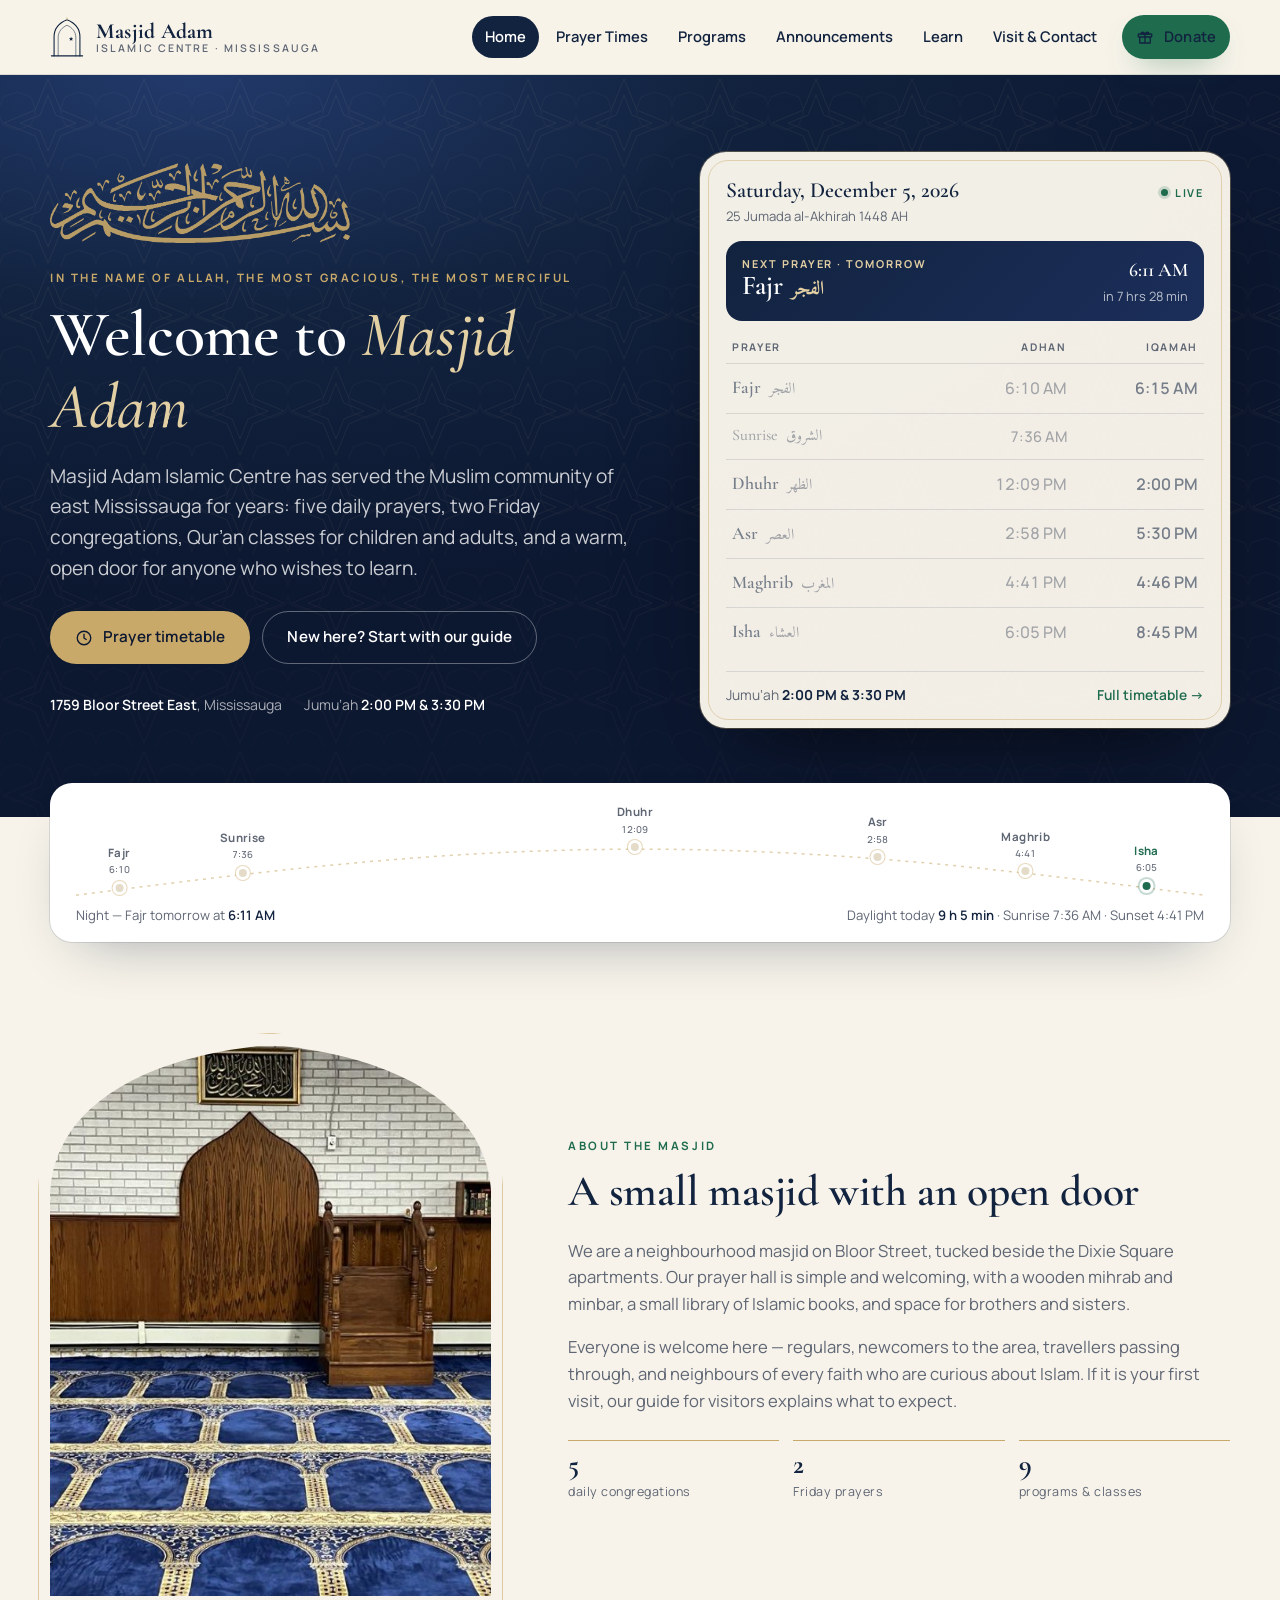
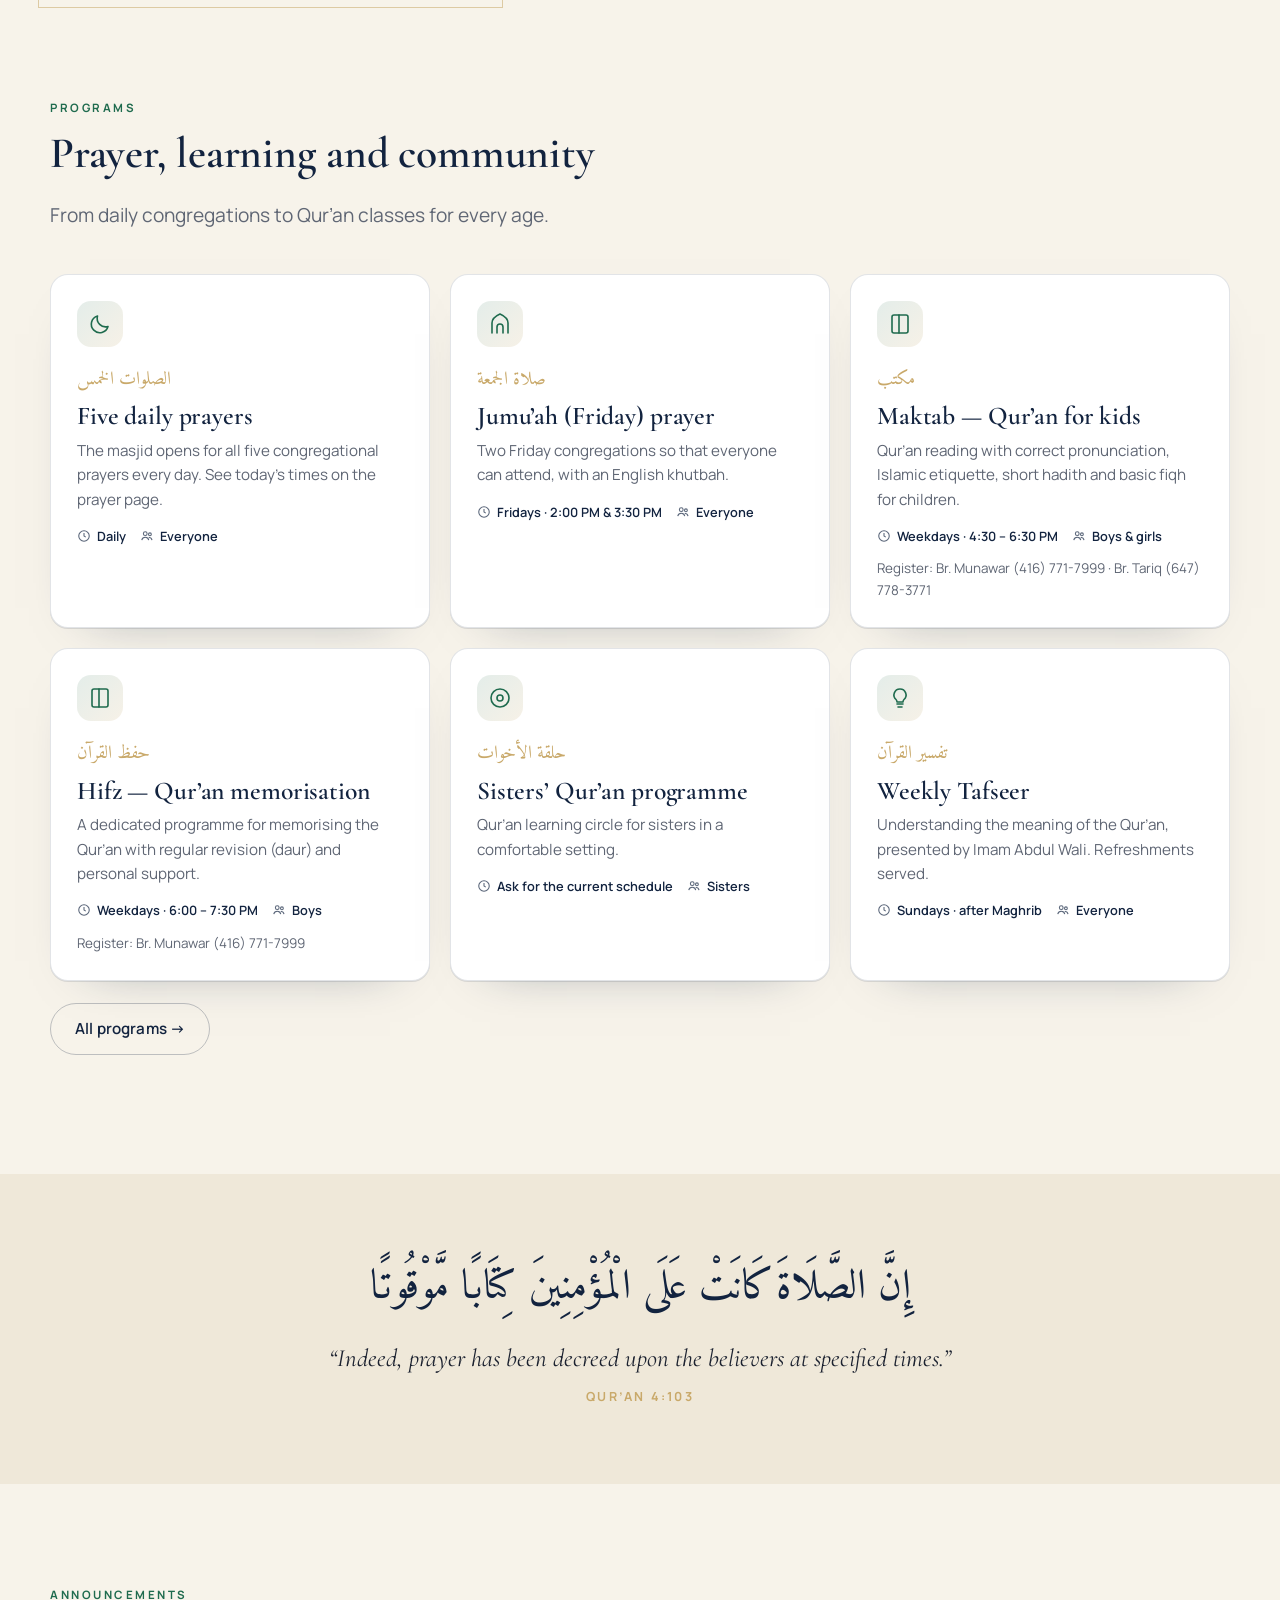
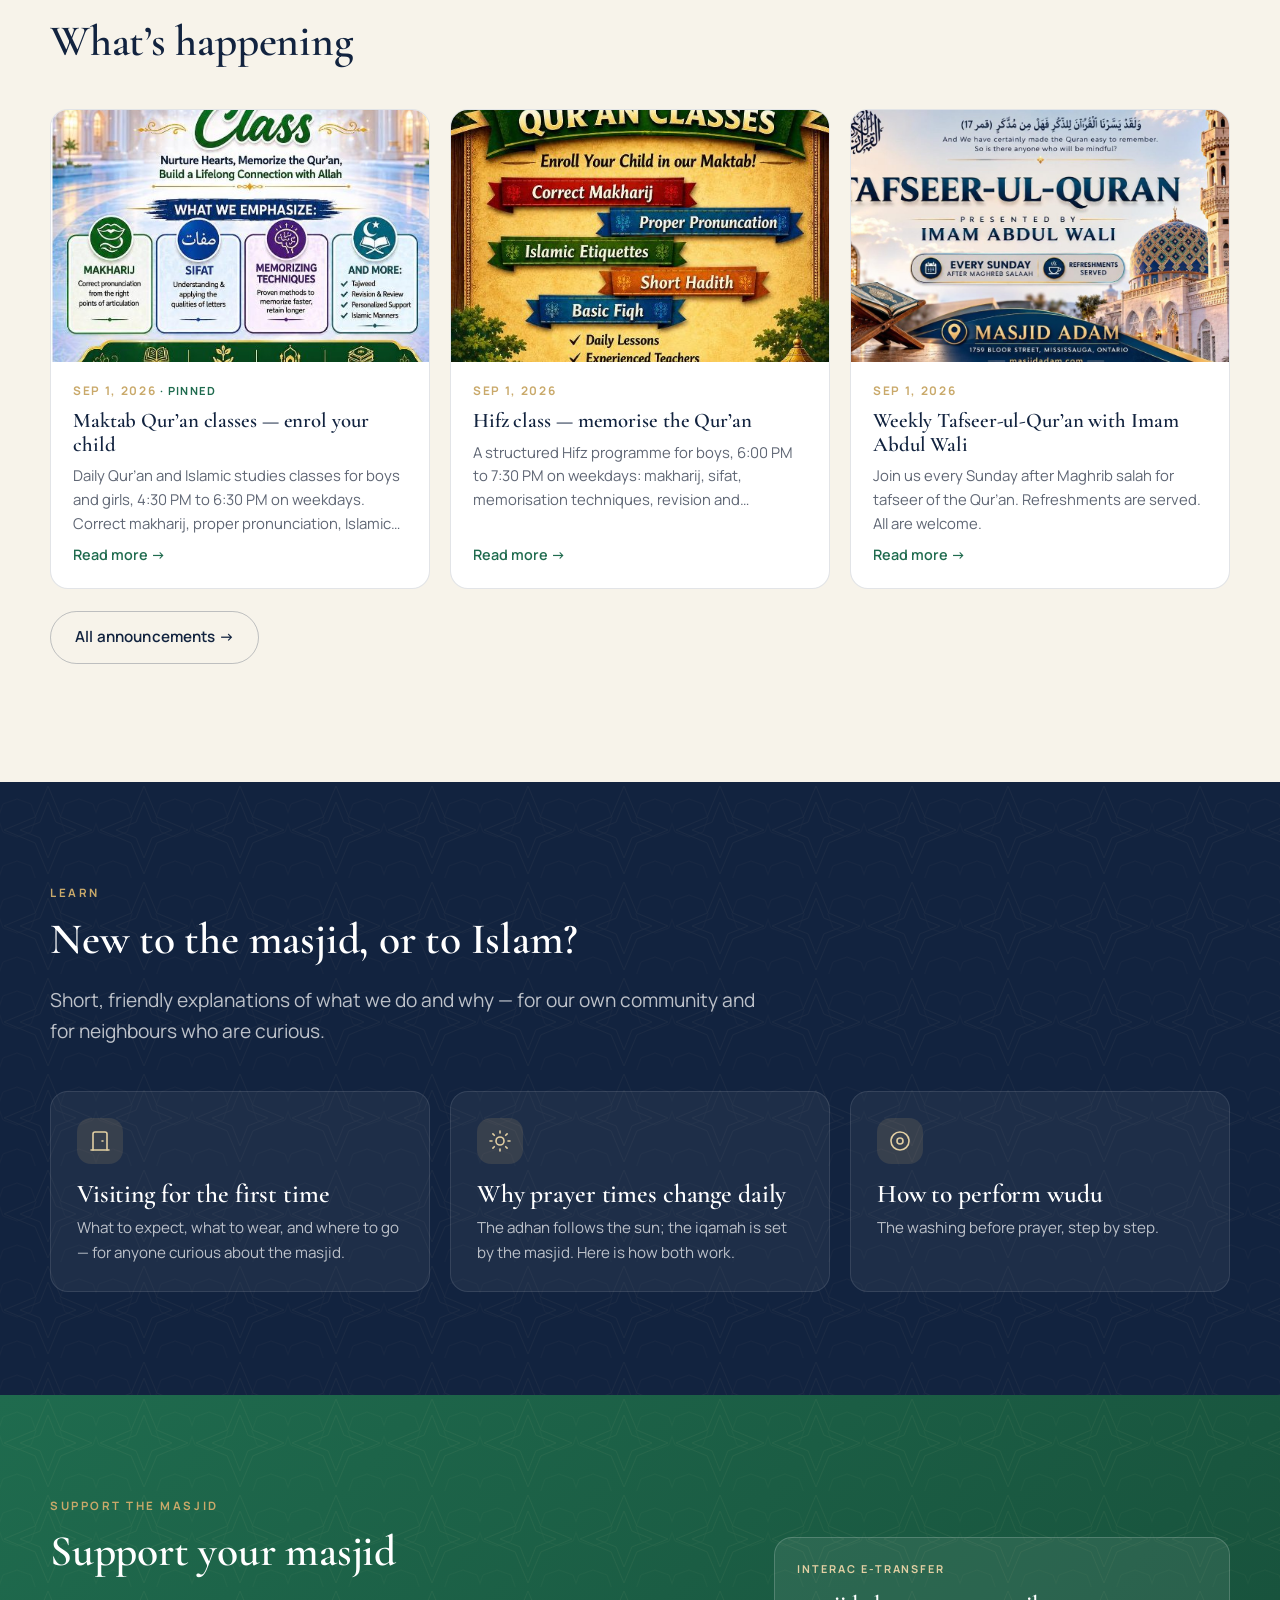
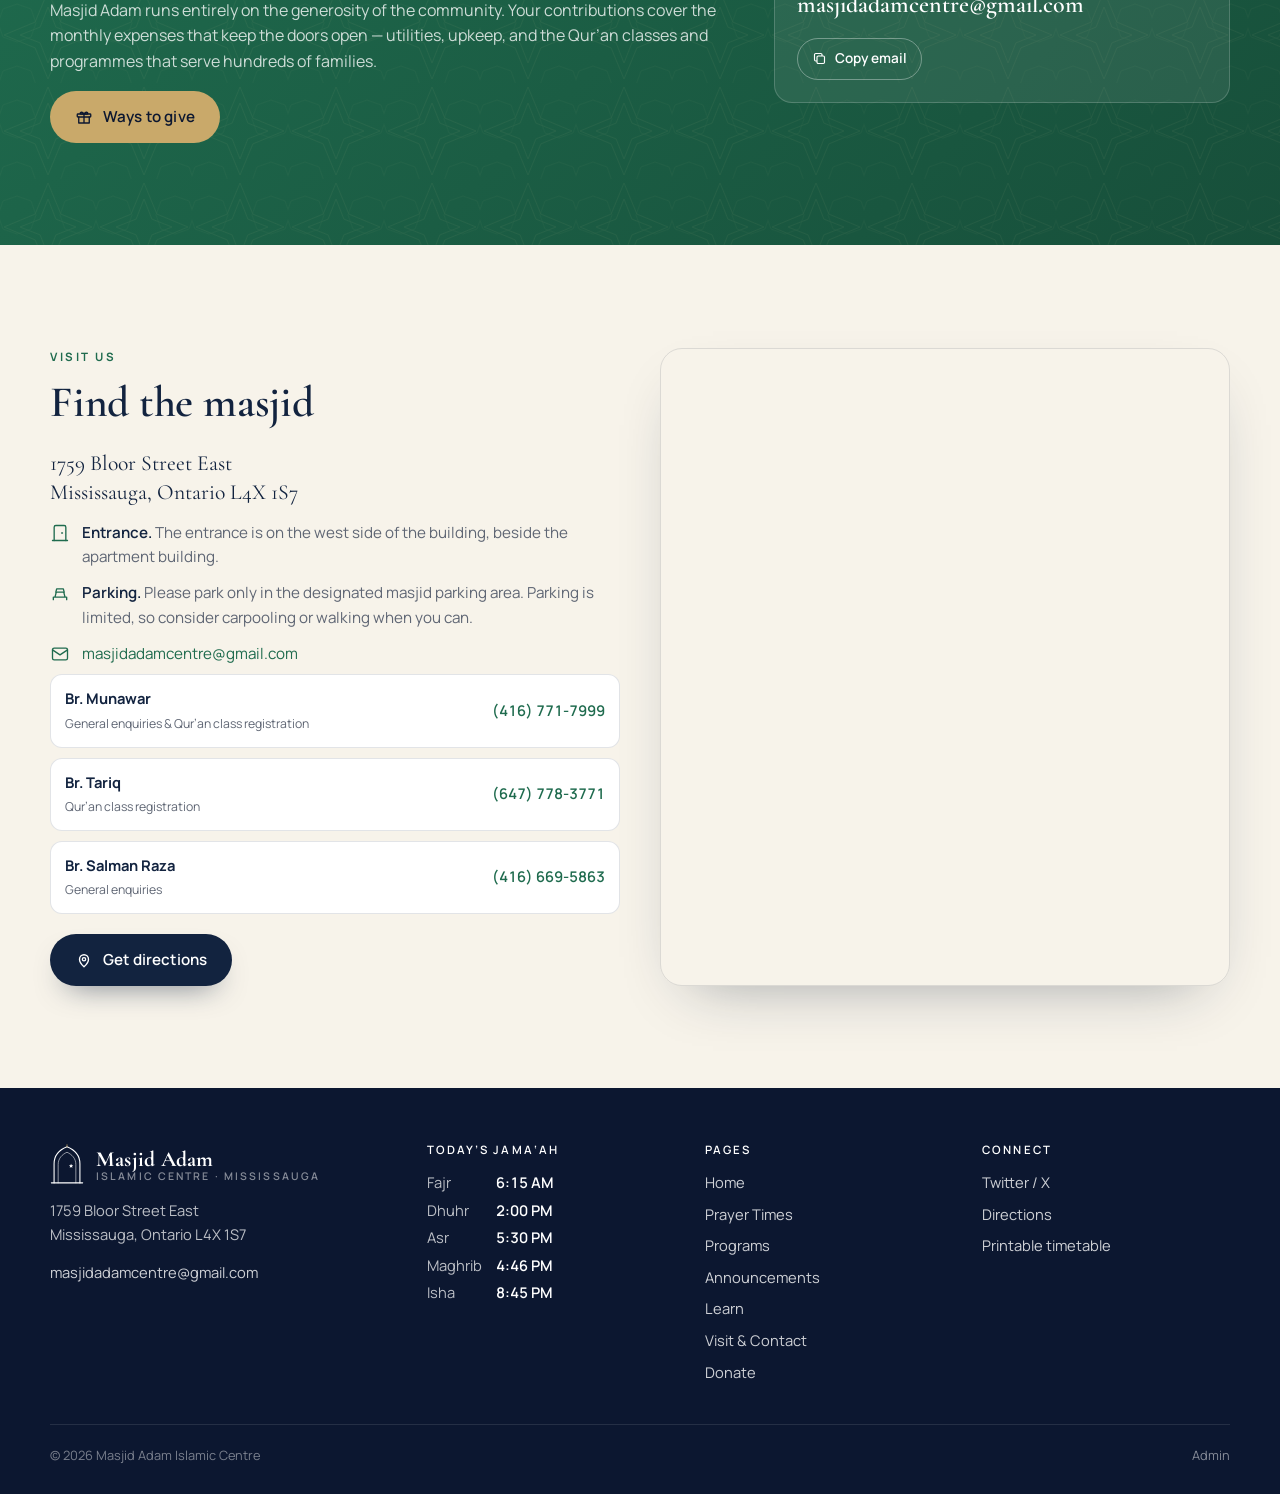
==== index.html @ 830ebd26 "Start the Masjid Adam website: content, prayer times and pages" ====
<!doctype html>
<html lang="en" data-base="">
<head>
  <meta charset="utf-8">
  <meta name="viewport" content="width=device-width, initial-scale=1, viewport-fit=cover">
  <title>Masjid Adam Islamic Centre · Mississauga</title>
  <meta name="description" content="Masjid Adam Islamic Centre, 1759 Bloor Street East, Mississauga. Daily prayer times, Jumu’ah, Qur’an classes, announcements and how to support the masjid.">
  <meta name="theme-color" content="#12233F">
  <link rel="icon" type="image/png" href="assets/img/favicon.png">
  <link rel="apple-touch-icon" href="assets/img/favicon.png">
  <link rel="preconnect" href="https://fonts.googleapis.com">
  <link rel="preconnect" href="https://fonts.gstatic.com" crossorigin>
  <link href="https://fonts.googleapis.com/css2?family=Cormorant+Garamond:ital,wght@0,500;0,600;0,700;1,500&family=Manrope:wght@400;500;600;700&family=Amiri:wght@400;700&display=swap" rel="stylesheet">
  <link rel="stylesheet" href="assets/css/site.css">
</head>
<body data-page="home">
  <header class="site-header" id="siteHeader"></header>

  <section class="hero on-dark">
    <div class="wrap">
      <div class="hero-text" id="heroText"></div>
      <div class="today" id="todayCard" aria-live="polite"></div>
    </div>
  </section>
  <div class="wrap dayarc" id="dayArc">
    <div class="dayarc-card">
      <div class="dayarc-track"></div>
      <div class="dayarc-foot"></div>
    </div>
  </div>

  <section class="about">
    <div class="wrap">
      <div class="arch reveal"><img src="assets/img/mihrab.jpg" alt="The mihrab and minbar inside Masjid Adam’s prayer hall"></div>
      <div class="reveal" id="aboutText"></div>
    </div>
  </section>

  <section style="padding-top:0">
    <div class="wrap">
      <div class="section-head reveal">
        <p class="kicker">Programs</p>
        <h2>Prayer, learning and community</h2>
        <p class="lead">From daily congregations to Qur’an classes for every age.</p>
      </div>
      <div class="grid grid-3 reveal" id="programsGrid"></div>
      <p style="margin-top:22px"><a class="btn btn-outline" href="programs.html">All programs →</a></p>
    </div>
  </section>

  <section class="reminder" id="reminder"></section>

  <section>
    <div class="wrap">
      <div class="section-head reveal">
        <p class="kicker">Announcements</p>
        <h2>What’s happening</h2>
      </div>
      <div class="news reveal" id="newsGrid"></div>
      <p style="margin-top:22px"><a class="btn btn-outline" href="announcements.html">All announcements →</a></p>
    </div>
  </section>

  <section class="learn-band on-dark">
    <div class="wrap">
      <div class="section-head reveal">
        <p class="kicker gold">Learn</p>
        <h2>New to the masjid, or to Islam?</h2>
        <p class="lead">Short, friendly explanations of what we do and why — for our own community and for neighbours who are curious.</p>
      </div>
      <div class="grid grid-3 reveal" id="learnGrid"></div>
    </div>
  </section>

  <section class="donate-band on-dark" id="donateBand"></section>

  <section class="visit" id="visit"></section>

  <footer class="site-footer" id="siteFooter"></footer>
  <script src="assets/js/prayer-calc.js"></script>
  <script src="assets/js/defaults.js"></script>
  <script src="assets/js/content.js"></script>
  <script src="assets/js/site.js"></script>
</body>
</html>
---- assets/css/site.css ----
/* ==========================================================================
   Masjid Adam Islamic Centre — site styles
   Palette: midnight navy · ivory paper · emerald · soft gold
   ========================================================================== */
:root {
  --navy: #12233F;
  --navy-2: #1B2E5A;
  --navy-3: #0C1730;
  --green: #1F6B4E;
  --green-2: #2E8A66;
  --gold: #C9A96A;
  --gold-2: #E2CFA3;
  --paper: #F7F3EA;
  --paper-2: #EFE8D9;
  --paper-3: #E4DCC9;
  --ink: #1C2230;
  --muted: #5F6674;
  --line: rgba(18, 35, 63, 0.12);
  --line-gold: rgba(201, 169, 106, 0.45);
  --serif: 'Cormorant Garamond', 'Times New Roman', Georgia, serif;
  --sans: 'Manrope', system-ui, -apple-system, 'Segoe UI', Roboto, sans-serif;
  --arabic: 'Amiri', 'Scheherazade New', 'Noto Naskh Arabic', serif;
  --radius: 18px;
  --shadow: 0 24px 60px -32px rgba(18, 35, 63, 0.45);
  --ease: cubic-bezier(0.22, 1, 0.36, 1);
  --pattern: url("data:image/svg+xml,%3Csvg xmlns='http://www.w3.org/2000/svg' width='96' height='96' viewBox='0 0 96 96' fill='none' stroke='%23C9A96A' stroke-width='0.8'%3E%3Cpath d='M48 4l12.9 31.1L92 48 60.9 60.9 48 92 35.1 60.9 4 48l31.1-12.9z'/%3E%3Cpath d='M48 20l7.9 20.1L76 48l-20.1 7.9L48 76l-7.9-20.1L20 48l20.1-7.9z'/%3E%3Cpath d='M17 17l14 5 5 14-5 14-14 5-14-5-5-14 5-14zM79 17l14 5 5 14-5 14-14 5-14-5-5-14 5-14zM17 79l14 5 5 14-5 14-14 5-14-5-5-14 5-14zM79 79l14 5 5 14-5 14-14 5-14-5-5-14 5-14z' opacity='.6'/%3E%3C/svg%3E");
  color-scheme: light;
}

*, *::before, *::after { box-sizing: border-box; }
html { scroll-behavior: smooth; -webkit-text-size-adjust: 100%; }
body {
  margin: 0; background: var(--paper); color: var(--ink);
  font-family: var(--sans); font-size: 16px; line-height: 1.6;
  -webkit-font-smoothing: antialiased; overflow-x: hidden;
}
img { max-width: 100%; display: block; }
a { color: var(--green); text-decoration: none; }
a:hover { text-decoration: underline; text-underline-offset: 3px; }
button { font: inherit; color: inherit; cursor: pointer; }
[hidden] { display: none !important; }
h1, h2, h3, h4 { font-family: var(--serif); font-weight: 600; line-height: 1.12; letter-spacing: -0.005em; margin: 0 0 0.5em; color: var(--navy); }
h1 { font-size: clamp(2.4rem, 5vw, 4rem); }
h2 { font-size: clamp(1.9rem, 3.4vw, 2.8rem); }
h3 { font-size: clamp(1.25rem, 2vw, 1.6rem); }
p { margin: 0 0 1em; }
.arabic { font-family: var(--arabic); direction: rtl; line-height: 1.8; }
.kicker { font-size: 0.72rem; font-weight: 700; letter-spacing: 0.22em; text-transform: uppercase; color: var(--green); margin: 0 0 12px; }
.kicker.gold { color: var(--gold); }
.lead { font-size: clamp(1.05rem, 1.5vw, 1.2rem); color: var(--muted); max-width: 62ch; }
.wrap { width: min(100% - 40px, 1180px); margin-inline: auto; }
.wrap-narrow { width: min(100% - 40px, 860px); margin-inline: auto; }
section { padding: clamp(56px, 8vw, 110px) 0; }
.sr { position: absolute; width: 1px; height: 1px; overflow: hidden; clip: rect(0 0 0 0); }

/* Ornament: thin gold rule with a small star */
.rule { display: flex; align-items: center; gap: 14px; margin: 18px 0 26px; color: var(--gold); }
.rule::before, .rule::after { content: ''; flex: 1; height: 1px; background: linear-gradient(90deg, transparent, var(--line-gold)); }
.rule::after { background: linear-gradient(90deg, var(--line-gold), transparent); }
.rule.left::before { display: none; }
.rule svg { width: 14px; height: 14px; }
.rule.short::before, .rule.short::after { flex: 0 0 60px; }

/* Buttons */
.btn {
  display: inline-flex; align-items: center; justify-content: center; gap: 10px; padding: 13px 24px; border-radius: 999px;
  border: 1.5px solid transparent; font-weight: 600; font-size: 0.95rem; letter-spacing: 0.01em; text-decoration: none !important;
  transition: transform 0.35s var(--ease), box-shadow 0.35s, background 0.25s, color 0.25s, border-color 0.25s;
}
.btn svg { width: 18px; height: 18px; fill: none; stroke: currentColor; stroke-width: 1.8; stroke-linecap: round; stroke-linejoin: round; }
.btn:hover { transform: translateY(-2px); }
.btn-navy { background: var(--navy); color: #fff; box-shadow: 0 14px 30px -16px rgba(18, 35, 63, 0.7); }
.btn-navy:hover { background: var(--navy-2); }
.btn-green { background: var(--green); color: #fff; box-shadow: 0 14px 30px -16px rgba(31, 107, 78, 0.7); }
.btn-green:hover { background: var(--green-2); }
.btn-gold { background: var(--gold); color: var(--navy-3); }
.btn-outline { border-color: rgba(18, 35, 63, 0.25); color: var(--navy); background: transparent; }
.btn-outline:hover { border-color: var(--navy); background: rgba(18, 35, 63, 0.04); }
.on-dark .btn-outline { border-color: rgba(255, 255, 255, 0.35); color: #fff; }
.on-dark .btn-outline:hover { border-color: #fff; background: rgba(255, 255, 255, 0.08); }
.btn-sm { padding: 9px 16px; font-size: 0.86rem; }

/* ---------- Header ---------- */
.site-header {
  position: sticky; top: 0; z-index: 50;
  background: rgba(247, 243, 234, 0.82); backdrop-filter: blur(14px) saturate(1.2); -webkit-backdrop-filter: blur(14px) saturate(1.2);
  border-bottom: 1px solid var(--line);
}
.site-header .wrap { display: flex; align-items: center; justify-content: space-between; gap: 20px; height: 74px; }
.brand { display: flex; align-items: center; gap: 12px; color: var(--navy); text-decoration: none !important; }
.brand svg { width: 34px; height: 41px; flex: none; }
.brand-text { display: flex; flex-direction: column; line-height: 1.05; }
.brand-name { font-family: var(--serif); font-weight: 700; font-size: 1.35rem; letter-spacing: 0.01em; }
.brand-sub { font-size: 0.66rem; letter-spacing: 0.2em; text-transform: uppercase; color: var(--muted); font-weight: 600; }
.nav { display: flex; align-items: center; gap: 4px; }
.nav a { padding: 9px 13px; border-radius: 999px; font-size: 0.92rem; font-weight: 600; color: var(--navy); text-decoration: none !important; transition: background 0.2s; }
.nav a:hover { background: rgba(18, 35, 63, 0.06); }
.nav a.active { background: var(--navy); color: #fff; }
.nav .btn { margin-left: 8px; }
.nav-toggle { display: none; width: 44px; height: 44px; border: 0; background: transparent; border-radius: 12px; color: var(--navy); }
.nav-toggle svg { width: 24px; height: 24px; fill: none; stroke: currentColor; stroke-width: 2; stroke-linecap: round; }
.nav-toggle:hover { background: rgba(18, 35, 63, 0.06); }

/* Next-prayer strip in the header on inner pages */
.next-strip { display: none; }

/* ---------- Hero ---------- */
.hero {
  position: relative; overflow: hidden; color: #fff;
  background: radial-gradient(90% 70% at 15% 0%, #223a6b 0%, var(--navy) 45%, var(--navy-3) 100%);
  padding: clamp(48px, 6vw, 90px) 0 clamp(56px, 7vw, 100px);
}
.hero::before { content: ''; position: absolute; inset: 0; background: var(--pattern); background-size: 96px 96px; opacity: 0.09; pointer-events: none; mix-blend-mode: screen; }
.hero::after { content: ''; position: absolute; inset: auto 0 0; height: 40%; background: linear-gradient(180deg, transparent, rgba(12, 23, 48, 0.55)); pointer-events: none; }
.hero .wrap { position: relative; z-index: 1; display: grid; grid-template-columns: minmax(0, 1.05fr) minmax(320px, 0.95fr); gap: clamp(28px, 5vw, 72px); align-items: center; }
.hero-text .bismillah { width: min(100%, 300px); height: auto; opacity: 0.9; margin-bottom: 26px; }
.hero-text h1 { color: #fff; margin-bottom: 18px; }
.hero-text h1 em { font-style: italic; color: var(--gold-2); font-weight: 500; }
.hero-text .lead { color: rgba(255, 255, 255, 0.78); }
.hero-actions { display: flex; flex-wrap: wrap; gap: 12px; margin-top: 28px; }
.hero-meta { display: flex; flex-wrap: wrap; gap: 6px 22px; margin-top: 30px; font-size: 0.88rem; color: rgba(255, 255, 255, 0.65); }
.hero-meta b { color: #fff; font-weight: 600; }

/* Today card */
.today {
  background: rgba(247, 243, 234, 0.98); color: var(--ink); border-radius: 26px; padding: 26px 26px 22px;
  box-shadow: 0 40px 90px -40px rgba(0, 0, 0, 0.7), 0 0 0 1px rgba(201, 169, 106, 0.35);
  position: relative;
}
.today::before { content: ''; position: absolute; inset: 8px; border-radius: 20px; border: 1px solid var(--line-gold); pointer-events: none; }
.today-head { display: flex; justify-content: space-between; align-items: flex-start; gap: 16px; margin-bottom: 14px; }
.today-date { font-family: var(--serif); font-size: 1.35rem; font-weight: 600; color: var(--navy); line-height: 1.15; }
.today-hijri { font-size: 0.82rem; color: var(--muted); margin-top: 3px; }
.today-hijri .arabic { display: inline; font-size: 1rem; color: var(--green); margin-left: 6px; }
.today-live { font-size: 0.68rem; font-weight: 700; letter-spacing: 0.16em; text-transform: uppercase; color: var(--green); display: inline-flex; align-items: center; gap: 7px; white-space: nowrap; padding-top: 6px; }
.today-live i { width: 7px; height: 7px; border-radius: 50%; background: var(--green); box-shadow: 0 0 0 3px rgba(31, 107, 78, 0.18); animation: pulse 2.4s ease-in-out infinite; }
@keyframes pulse { 50% { opacity: 0.35; } }
.next {
  display: grid; grid-template-columns: 1fr auto; gap: 6px 16px; align-items: end; padding: 14px 16px; border-radius: 16px; margin-bottom: 14px;
  background: linear-gradient(135deg, var(--navy), var(--navy-2)); color: #fff;
}
.next-label { font-size: 0.68rem; letter-spacing: 0.18em; text-transform: uppercase; color: var(--gold-2); font-weight: 700; }
.next-name { font-family: var(--serif); font-size: 1.7rem; font-weight: 600; line-height: 1; }
.next-name .arabic { font-size: 1.2rem; color: var(--gold-2); margin-left: 8px; }
.next-in { text-align: right; font-size: 0.8rem; color: rgba(255, 255, 255, 0.7); }
.next-in b { display: block; font-size: 1.2rem; color: #fff; font-family: var(--serif); font-weight: 600; }
.times { width: 100%; border-collapse: collapse; }
.times th { font-size: 0.66rem; letter-spacing: 0.16em; text-transform: uppercase; color: var(--muted); font-weight: 700; text-align: right; padding: 4px 6px 8px; }
.times th:first-child { text-align: left; }
.times td { padding: 9px 6px; border-top: 1px solid var(--line); text-align: right; font-variant-numeric: tabular-nums; font-weight: 600; color: var(--navy); }
.times td:first-child { text-align: left; font-family: var(--serif); font-size: 1.12rem; }
.times td:first-child .arabic { font-size: 0.95rem; color: var(--muted); margin-left: 8px; font-weight: 400; }
.times td.adhan { color: var(--muted); font-weight: 500; }
.times tr.is-next td { color: var(--green); }
.times tr.is-next td:first-child::before { content: ''; display: inline-block; width: 6px; height: 6px; border-radius: 50%; background: var(--green); margin-right: 8px; vertical-align: middle; }
.times tr.is-past td { opacity: 0.55; }
.times tr.sunrise td { font-weight: 500; color: var(--muted); font-size: 0.92rem; }
.times tr.sunrise td:first-child { font-size: 1rem; }
.today-foot { display: flex; justify-content: space-between; align-items: center; gap: 12px; margin-top: 14px; padding-top: 12px; border-top: 1px solid var(--line); font-size: 0.86rem; color: var(--muted); flex-wrap: wrap; }
.today-foot b { color: var(--navy); }
.today-foot a { font-weight: 600; }

/* Day arc: sun's path with prayer markers */
.dayarc { margin-top: -34px; position: relative; z-index: 2; }
.dayarc-card { background: #fff; border-radius: 22px; padding: 22px 26px 16px; box-shadow: var(--shadow), 0 0 0 1px var(--line); }
.dayarc-track { position: relative; height: 92px; }
.dayarc-track svg { position: absolute; inset: 0; width: 100%; height: 100%; overflow: visible; }
.dayarc-mark { position: absolute; top: 0; transform: translateX(-50%); text-align: center; font-size: 0.72rem; font-weight: 700; color: var(--navy); letter-spacing: 0.04em; }
.dayarc-mark small { display: block; font-weight: 500; color: var(--muted); font-variant-numeric: tabular-nums; letter-spacing: 0; }
.dayarc-mark::after { content: ''; display: block; width: 8px; height: 8px; border-radius: 50%; background: var(--gold); margin: 6px auto 0; box-shadow: 0 0 0 3px #fff, 0 0 0 4px var(--line-gold); }
.dayarc-mark.past { color: var(--muted); }
.dayarc-mark.past::after { background: var(--paper-3); }
.dayarc-mark.now { color: var(--green); }
.dayarc-mark.now::after { background: var(--green); box-shadow: 0 0 0 3px #fff, 0 0 0 5px rgba(31, 107, 78, 0.25); }
.dayarc-sun { position: absolute; top: 44px; width: 14px; height: 14px; border-radius: 50%; background: radial-gradient(circle at 35% 35%, #fff2c9, var(--gold)); box-shadow: 0 0 0 4px rgba(201, 169, 106, 0.25), 0 0 18px rgba(201, 169, 106, 0.6); transform: translate(-50%, -50%); transition: left 1s linear; }
.dayarc-foot { display: flex; justify-content: space-between; gap: 12px; flex-wrap: wrap; font-size: 0.82rem; color: var(--muted); margin-top: 8px; }
.dayarc-foot b { color: var(--navy); font-weight: 600; }

/* ---------- Generic blocks ---------- */
.section-head { max-width: 720px; margin-bottom: clamp(28px, 4vw, 44px); }
.section-head.center { margin-inline: auto; text-align: center; }
.section-head.center .rule { justify-content: center; }
.grid { display: grid; gap: 20px; }
.grid-2 { grid-template-columns: repeat(2, minmax(0, 1fr)); }
.grid-3 { grid-template-columns: repeat(3, minmax(0, 1fr)); }
.card { background: #fff; border-radius: var(--radius); padding: 26px; box-shadow: 0 1px 0 var(--line), 0 20px 50px -40px rgba(18, 35, 63, 0.5); border: 1px solid var(--line); transition: transform 0.4s var(--ease), box-shadow 0.4s; }
.card:hover { transform: translateY(-3px); box-shadow: 0 1px 0 var(--line), 0 30px 60px -36px rgba(18, 35, 63, 0.45); }
.card h3 { margin-bottom: 8px; }
.card p { color: var(--muted); font-size: 0.95rem; margin: 0; }
.card .arabic { color: var(--gold); font-size: 1.15rem; margin-bottom: 6px; direction: rtl; text-align: left; }
.card-icon { width: 46px; height: 46px; border-radius: 14px; display: grid; place-items: center; background: linear-gradient(135deg, rgba(31, 107, 78, 0.12), rgba(201, 169, 106, 0.16)); color: var(--green); margin-bottom: 16px; }
.card-icon svg { width: 24px; height: 24px; fill: none; stroke: currentColor; stroke-width: 1.6; stroke-linecap: round; stroke-linejoin: round; }
.meta { display: flex; flex-wrap: wrap; gap: 6px 14px; margin-top: 14px; font-size: 0.8rem; color: var(--navy); font-weight: 600; }
.meta span { display: inline-flex; align-items: center; gap: 6px; }
.meta svg { width: 14px; height: 14px; fill: none; stroke: currentColor; stroke-width: 1.8; opacity: 0.7; }
.card-contact { margin-top: 12px; font-size: 0.84rem; color: var(--muted); }

/* Arch photo frame */
.arch { position: relative; }
.arch img { width: 100%; height: 100%; object-fit: cover; clip-path: url(#archClip); aspect-ratio: 4 / 5; }
.arch::after { content: ''; position: absolute; inset: -12px; clip-path: url(#archClip); border: 1.5px solid var(--gold); opacity: 0.55; pointer-events: none; }
.arch.wide img { aspect-ratio: 16 / 11; }

/* About */
.about .wrap { display: grid; grid-template-columns: minmax(280px, 0.8fr) minmax(0, 1.2fr); gap: clamp(30px, 6vw, 80px); align-items: center; }
.about .prose p { color: var(--muted); font-size: 1.04rem; }
.about .facts { display: grid; grid-template-columns: repeat(3, 1fr); gap: 14px; margin-top: 26px; }
.about .fact { border-top: 1.5px solid var(--gold); padding-top: 10px; }
.about .fact b { display: block; font-family: var(--serif); font-size: 1.7rem; color: var(--navy); line-height: 1; }
.about .fact span { font-size: 0.78rem; color: var(--muted); letter-spacing: 0.04em; }

/* Reminder band */
.reminder { background: var(--paper-2); text-align: center; padding: clamp(48px, 6vw, 80px) 0; position: relative; }
.reminder .arabic { font-size: clamp(1.6rem, 3.4vw, 2.6rem); color: var(--navy); margin: 0 auto 14px; max-width: 900px; }
.reminder .text { font-family: var(--serif); font-size: clamp(1.2rem, 2vw, 1.55rem); font-style: italic; color: var(--ink); max-width: 720px; margin: 0 auto 8px; }
.reminder .src { font-size: 0.78rem; letter-spacing: 0.18em; text-transform: uppercase; color: var(--gold); font-weight: 700; }

/* Announcements */
.news { display: grid; grid-template-columns: repeat(3, minmax(0, 1fr)); gap: 20px; }
.news-item { background: #fff; border-radius: var(--radius); overflow: hidden; border: 1px solid var(--line); display: flex; flex-direction: column; transition: transform 0.4s var(--ease), box-shadow 0.4s; }
.news-item:hover { transform: translateY(-3px); box-shadow: 0 30px 60px -36px rgba(18, 35, 63, 0.45); }
.news-item .thumb { aspect-ratio: 3 / 2; background: var(--paper-2); overflow: hidden; }
.news-item .thumb img { width: 100%; height: 100%; object-fit: cover; }
.news-item .body { padding: 20px 22px 22px; display: flex; flex-direction: column; gap: 8px; flex: 1; }
.news-item time { font-size: 0.74rem; letter-spacing: 0.14em; text-transform: uppercase; color: var(--gold); font-weight: 700; }
.news-item h3 { font-size: 1.3rem; margin: 0; }
.news-item p { color: var(--muted); font-size: 0.93rem; margin: 0; display: -webkit-box; -webkit-line-clamp: 3; -webkit-box-orient: vertical; overflow: hidden; }
.news-item .more { margin-top: auto; font-weight: 600; font-size: 0.9rem; }
.pin { display: inline-flex; align-items: center; gap: 5px; font-size: 0.7rem; font-weight: 700; letter-spacing: 0.12em; text-transform: uppercase; color: var(--green); }
.news-full .news-item { flex-direction: row; }
.news-full .thumb { width: 300px; aspect-ratio: auto; flex: none; }
.news-full .body p { display: block; -webkit-line-clamp: unset; }
.news-full .body .md p { margin-bottom: 0.8em; }

/* Learn teasers */
.learn-band { background: var(--navy); color: #fff; position: relative; overflow: hidden; }
.learn-band::before { content: ''; position: absolute; inset: 0; background: var(--pattern); background-size: 96px 96px; opacity: 0.07; mix-blend-mode: screen; }
.learn-band .wrap { position: relative; }
.learn-band h2, .learn-band h3 { color: #fff; }
.learn-band .lead { color: rgba(255, 255, 255, 0.72); }
.learn-band .card { background: rgba(255, 255, 255, 0.05); border-color: rgba(255, 255, 255, 0.1); box-shadow: none; color: #fff; }
.learn-band .card p { color: rgba(255, 255, 255, 0.7); }
.learn-band .card .arabic { color: var(--gold-2); }
.learn-band .card-icon { background: rgba(201, 169, 106, 0.15); color: var(--gold-2); }
.learn-band .card:hover { background: rgba(255, 255, 255, 0.08); }

/* Donate band */
.donate-band { background: linear-gradient(135deg, var(--green) 0%, #174f3a 100%); color: #fff; position: relative; overflow: hidden; }
.donate-band::before { content: ''; position: absolute; inset: 0; background: var(--pattern); background-size: 96px 96px; opacity: 0.08; mix-blend-mode: screen; }
.donate-band .wrap { position: relative; display: grid; grid-template-columns: minmax(0, 1.2fr) minmax(280px, 0.8fr); gap: 40px; align-items: center; }
.donate-band h2 { color: #fff; }
.donate-band p { color: rgba(255, 255, 255, 0.78); }
.etransfer { background: rgba(255, 255, 255, 0.08); border: 1px solid rgba(255, 255, 255, 0.18); border-radius: 18px; padding: 22px; }
.etransfer .label { font-size: 0.68rem; letter-spacing: 0.18em; text-transform: uppercase; color: var(--gold-2); font-weight: 700; margin-bottom: 8px; }
.etransfer .email { font-family: var(--serif); font-size: clamp(1.2rem, 2.2vw, 1.5rem); font-weight: 600; word-break: break-all; margin-bottom: 14px; }
.copy-btn { display: inline-flex; align-items: center; gap: 8px; padding: 9px 14px; border-radius: 999px; border: 1px solid rgba(255, 255, 255, 0.35); background: transparent; color: #fff; font-size: 0.85rem; font-weight: 600; }
.copy-btn:hover { background: rgba(255, 255, 255, 0.12); }
.copy-btn svg { width: 15px; height: 15px; fill: none; stroke: currentColor; stroke-width: 1.8; }

/* Visit */
.visit .wrap { display: grid; grid-template-columns: minmax(0, 1fr) minmax(300px, 1fr); gap: 40px; align-items: stretch; }
.visit .map { border-radius: 22px; overflow: hidden; min-height: 340px; border: 1px solid var(--line); box-shadow: var(--shadow); filter: saturate(0.85); }
.visit .map iframe { width: 100%; height: 100%; min-height: 340px; border: 0; display: block; }
.addr { font-family: var(--serif); font-size: 1.35rem; color: var(--navy); line-height: 1.35; margin-bottom: 14px; }
.info-list { list-style: none; margin: 0; padding: 0; display: grid; gap: 12px; }
.info-list li { display: flex; gap: 12px; align-items: flex-start; font-size: 0.95rem; color: var(--muted); }
.info-list svg { width: 20px; height: 20px; flex: none; margin-top: 2px; fill: none; stroke: var(--green); stroke-width: 1.6; stroke-linecap: round; stroke-linejoin: round; }
.info-list b { color: var(--navy); font-weight: 600; }
.contacts { display: grid; gap: 10px; margin-top: 8px; }
.contact-row { display: flex; justify-content: space-between; gap: 10px; padding: 12px 14px; border-radius: 12px; background: #fff; border: 1px solid var(--line); font-size: 0.92rem; align-items: center; }
.contact-row b { color: var(--navy); display: block; }
.contact-row small { color: var(--muted); }
.contact-row a { font-weight: 600; white-space: nowrap; font-variant-numeric: tabular-nums; }

/* Footer */
.site-footer { background: var(--navy-3); color: rgba(255, 255, 255, 0.72); padding: 56px 0 28px; font-size: 0.92rem; }
.site-footer .cols { display: grid; grid-template-columns: 1.4fr 1fr 1fr 1fr; gap: 30px; margin-bottom: 40px; }
.site-footer h4 { color: #fff; font-family: var(--sans); font-size: 0.72rem; letter-spacing: 0.18em; text-transform: uppercase; margin-bottom: 14px; }
.site-footer ul { list-style: none; margin: 0; padding: 0; display: grid; gap: 8px; }
.site-footer a { color: rgba(255, 255, 255, 0.8); }
.site-footer a:hover { color: #fff; }
.site-footer .brand { color: #fff; margin-bottom: 14px; }
.site-footer .brand-sub { color: rgba(255, 255, 255, 0.5); }
.site-footer .bottom { border-top: 1px solid rgba(255, 255, 255, 0.1); padding-top: 20px; display: flex; justify-content: space-between; gap: 12px; flex-wrap: wrap; font-size: 0.8rem; color: rgba(255, 255, 255, 0.45); }
.site-footer .bottom a { color: rgba(255, 255, 255, 0.5); }
.footer-times { display: grid; grid-template-columns: auto 1fr; gap: 4px 14px; font-variant-numeric: tabular-nums; }
.footer-times b { color: #fff; font-weight: 600; }

/* ---------- Inner pages ---------- */
.page-hero { background: var(--navy); color: #fff; padding: clamp(44px, 6vw, 80px) 0 clamp(36px, 5vw, 64px); position: relative; overflow: hidden; }
.page-hero::before { content: ''; position: absolute; inset: 0; background: var(--pattern); background-size: 96px 96px; opacity: 0.08; mix-blend-mode: screen; }
.page-hero .wrap { position: relative; }
.page-hero h1 { color: #fff; margin-bottom: 10px; }
.page-hero .lead { color: rgba(255, 255, 255, 0.75); }
.page-hero .arabic-title { font-size: clamp(1.6rem, 3vw, 2.4rem); color: var(--gold-2); margin-bottom: 6px; text-align: left; }

/* Prayer page */
.pt-layout { display: grid; grid-template-columns: minmax(300px, 400px) minmax(0, 1fr); gap: 34px; align-items: start; }
.pt-side { position: sticky; top: 94px; }
.month-head { display: flex; align-items: center; justify-content: space-between; gap: 12px; flex-wrap: wrap; margin-bottom: 16px; }
.month-nav { display: flex; align-items: center; gap: 6px; }
.month-nav button { width: 40px; height: 40px; border-radius: 12px; border: 1px solid var(--line); background: #fff; display: grid; place-items: center; }
.month-nav button:hover { background: var(--paper-2); }
.month-nav button svg { width: 18px; height: 18px; fill: none; stroke: currentColor; stroke-width: 2; stroke-linecap: round; }
.month-nav h2 { margin: 0 8px; font-size: 1.6rem; min-width: 200px; text-align: center; }
.month-hijri { font-size: 0.82rem; color: var(--muted); text-align: center; }
.table-wrap { overflow-x: auto; border-radius: 18px; border: 1px solid var(--line); background: #fff; box-shadow: var(--shadow); }
.month { width: 100%; border-collapse: collapse; font-size: 0.86rem; font-variant-numeric: tabular-nums; min-width: 720px; }
.month thead th { position: sticky; top: 0; background: var(--navy); color: #fff; font-weight: 600; font-size: 0.72rem; letter-spacing: 0.1em; text-transform: uppercase; padding: 12px 8px; text-align: center; }
.month thead th.group { background: var(--navy-2); font-size: 0.66rem; color: var(--gold-2); padding: 8px; border-bottom: 1px solid rgba(255, 255, 255, 0.12); }
.month thead th.sub { font-size: 0.62rem; color: rgba(255, 255, 255, 0.7); letter-spacing: 0.08em; padding: 6px 8px 10px; font-weight: 500; }
.month td { padding: 8px; text-align: center; border-top: 1px solid var(--line); color: var(--ink); }
.month td.day { text-align: left; font-weight: 700; color: var(--navy); white-space: nowrap; }
.month td.day small { color: var(--muted); font-weight: 500; margin-left: 6px; }
.month td.iq { font-weight: 700; color: var(--navy); background: rgba(201, 169, 106, 0.08); }
.month td.ad { color: var(--muted); }
.month tr.fri td { background: rgba(31, 107, 78, 0.06); }
.month tr.fri td.iq { background: rgba(31, 107, 78, 0.12); }
.month tr.today td { background: rgba(201, 169, 106, 0.18); }
.month tr.today td.day::before { content: '●'; color: var(--green); margin-right: 6px; font-size: 0.6rem; vertical-align: middle; }
.legend { display: flex; flex-wrap: wrap; gap: 8px 18px; font-size: 0.8rem; color: var(--muted); margin-top: 12px; }
.legend i { display: inline-block; width: 12px; height: 12px; border-radius: 3px; vertical-align: -1px; margin-right: 6px; border: 1px solid var(--line); }
.notes { margin-top: 26px; display: grid; gap: 12px; }
.note { display: flex; gap: 12px; padding: 14px 16px; border-radius: 14px; background: #fff; border: 1px solid var(--line); font-size: 0.92rem; color: var(--muted); }
.note svg { width: 20px; height: 20px; flex: none; fill: none; stroke: var(--gold); stroke-width: 1.7; stroke-linecap: round; }
.jumuah-box { margin-top: 18px; padding: 18px 20px; border-radius: 16px; background: linear-gradient(135deg, rgba(31, 107, 78, 0.1), rgba(201, 169, 106, 0.14)); border: 1px solid var(--line); }
.jumuah-box .label { font-size: 0.68rem; letter-spacing: 0.18em; text-transform: uppercase; color: var(--green); font-weight: 700; margin-bottom: 8px; }
.jumuah-box .row { display: flex; justify-content: space-between; font-weight: 600; color: var(--navy); padding: 4px 0; font-variant-numeric: tabular-nums; }
.jumuah-box .row + .row { border-top: 1px dashed var(--line); }
.timetable-img { margin-top: 26px; }
.timetable-img img { border-radius: 14px; border: 1px solid var(--line); box-shadow: var(--shadow); }
.timetable-img figcaption { font-size: 0.82rem; color: var(--muted); margin-top: 8px; }
.how { display: grid; grid-template-columns: repeat(3, 1fr); gap: 20px; }
.how .card p { font-size: 0.92rem; }

/* Learn page */
.learn-nav { display: flex; flex-wrap: wrap; gap: 8px; margin: -10px 0 30px; }
.learn-nav a { padding: 8px 14px; border-radius: 999px; border: 1px solid var(--line); background: #fff; font-size: 0.86rem; font-weight: 600; color: var(--navy); }
.learn-nav a:hover { border-color: var(--navy); text-decoration: none; }
.prayer-table { width: 100%; border-collapse: collapse; background: #fff; border-radius: 18px; overflow: hidden; border: 1px solid var(--line); box-shadow: var(--shadow); }
.prayer-table th { background: var(--navy); color: #fff; font-size: 0.7rem; letter-spacing: 0.14em; text-transform: uppercase; padding: 12px 14px; text-align: left; font-weight: 600; }
.prayer-table td { padding: 14px; border-top: 1px solid var(--line); vertical-align: top; font-size: 0.94rem; color: var(--muted); }
.prayer-table td:first-child { font-family: var(--serif); font-size: 1.25rem; color: var(--navy); font-weight: 600; white-space: nowrap; }
.prayer-table td:first-child .arabic { display: block; font-size: 1.05rem; color: var(--gold); text-align: left; font-weight: 400; }
.prayer-table td b { color: var(--navy); }
.article { background: #fff; border: 1px solid var(--line); border-radius: 22px; padding: clamp(24px, 4vw, 40px); scroll-margin-top: 90px; }
.article + .article { margin-top: 20px; }
.article h2 { display: flex; align-items: baseline; justify-content: space-between; gap: 16px; flex-wrap: wrap; font-size: 1.8rem; }
.article h2 .arabic { font-size: 1.4rem; color: var(--gold); font-weight: 400; }
.article .md p, .article .md li { color: var(--muted); }
.article .md strong { color: var(--navy); }
.article .md ol, .article .md ul { padding-left: 22px; }
.article .md li { margin-bottom: 6px; }
.steps { counter-reset: s; list-style: none; padding: 0; margin: 0; display: grid; gap: 14px; }
.steps li { display: grid; grid-template-columns: 40px 1fr; gap: 14px; align-items: start; }
.steps li::before { counter-increment: s; content: counter(s); width: 40px; height: 40px; border-radius: 50%; display: grid; place-items: center; font-family: var(--serif); font-weight: 700; font-size: 1.1rem; color: var(--navy); background: linear-gradient(135deg, rgba(201, 169, 106, 0.25), rgba(31, 107, 78, 0.12)); }
.steps b { color: var(--navy); display: block; margin-bottom: 2px; }
.steps span { color: var(--muted); font-size: 0.94rem; }
.glossary { display: grid; grid-template-columns: repeat(3, 1fr); gap: 12px; }
.glossary dt { font-family: var(--serif); font-size: 1.15rem; font-weight: 700; color: var(--navy); }
.glossary dd { margin: 0; color: var(--muted); font-size: 0.9rem; }
.glossary > div { background: #fff; border: 1px solid var(--line); border-radius: 14px; padding: 14px 16px; }
.dates { display: grid; gap: 10px; }
.date-row { display: grid; grid-template-columns: 64px 1fr; gap: 16px; align-items: center; background: #fff; border: 1px solid var(--line); border-radius: 14px; padding: 12px 16px; }
.date-row .d { text-align: center; font-family: var(--serif); line-height: 1; }
.date-row .d b { display: block; font-size: 1.6rem; color: var(--navy); }
.date-row .d span { font-size: 0.7rem; letter-spacing: 0.12em; text-transform: uppercase; color: var(--gold); font-weight: 700; }
.date-row h3 { font-size: 1.15rem; margin: 0 0 2px; }
.date-row p { margin: 0; font-size: 0.86rem; color: var(--muted); }
.date-row .tag { font-size: 0.66rem; letter-spacing: 0.12em; text-transform: uppercase; color: var(--muted); font-weight: 700; margin-left: 8px; }

/* Donate page */
.donate-grid { display: grid; grid-template-columns: minmax(0, 1.1fr) minmax(300px, 0.9fr); gap: 34px; align-items: start; }
.method { display: flex; gap: 16px; padding: 22px; background: #fff; border: 1px solid var(--line); border-radius: 18px; margin-bottom: 14px; }
.method .card-icon { margin: 0; flex: none; }
.method h3 { font-size: 1.25rem; margin-bottom: 4px; }
.method p { font-size: 0.93rem; color: var(--muted); margin: 0 0 10px; }
.method .email { font-family: var(--serif); font-size: 1.35rem; font-weight: 700; color: var(--navy); word-break: break-all; }
.method .copy-btn { border-color: rgba(18, 35, 63, 0.25); color: var(--navy); margin-top: 8px; }
.method .copy-btn:hover { background: rgba(18, 35, 63, 0.05); }
.uses { display: grid; gap: 12px; }
.use { padding: 18px 20px; border-left: 2px solid var(--gold); background: #fff; border-radius: 0 14px 14px 0; }
.use b { color: var(--navy); display: block; margin-bottom: 4px; font-family: var(--serif); font-size: 1.15rem; }
.use span { color: var(--muted); font-size: 0.92rem; }
.quote-card { background: var(--navy); color: #fff; border-radius: 22px; padding: 30px; margin-top: 20px; position: relative; overflow: hidden; }
.quote-card::before { content: ''; position: absolute; inset: 0; background: var(--pattern); background-size: 96px 96px; opacity: 0.08; mix-blend-mode: screen; }
.quote-card > * { position: relative; }
.quote-card .arabic { font-size: 1.5rem; color: var(--gold-2); margin-bottom: 12px; }
.quote-card .text { font-family: var(--serif); font-size: 1.2rem; font-style: italic; margin-bottom: 8px; color: rgba(255, 255, 255, 0.9); }
.quote-card .src { font-size: 0.72rem; letter-spacing: 0.16em; text-transform: uppercase; color: var(--gold-2); font-weight: 700; }

/* Toast */
.toast { position: fixed; z-index: 100; left: 50%; bottom: 24px; transform: translate(-50%, 20px); padding: 11px 18px; border-radius: 999px; background: var(--navy); color: #fff; font-size: 0.9rem; font-weight: 600; opacity: 0; visibility: hidden; transition: all 0.35s var(--ease); box-shadow: var(--shadow); }
.toast.show { opacity: 1; visibility: visible; transform: translate(-50%, 0); }

/* Reveal on scroll (subtle) */
.reveal { opacity: 0; transform: translateY(14px); transition: opacity 0.8s var(--ease), transform 0.8s var(--ease); }
.reveal.in { opacity: 1; transform: none; }

/* ---------- Responsive ---------- */
@media (max-width: 1000px) {
  .hero .wrap { grid-template-columns: 1fr; }
  .hero-text { text-align: center; }
  .hero-text .bismillah { margin-inline: auto; }
  .hero-text .lead { margin-inline: auto; }
  .hero-actions, .hero-meta { justify-content: center; }
  .today { max-width: 560px; margin-inline: auto; width: 100%; }
  .about .wrap, .donate-band .wrap, .visit .wrap, .donate-grid { grid-template-columns: 1fr; }
  .about .arch { max-width: 420px; margin-inline: auto; }
  .grid-3, .news, .how, .glossary { grid-template-columns: repeat(2, minmax(0, 1fr)); }
  .site-footer .cols { grid-template-columns: 1fr 1fr; }
  .pt-layout { grid-template-columns: 1fr; }
  .pt-side { position: static; }
  .news-full .news-item { flex-direction: column; }
  .news-full .thumb { width: 100%; aspect-ratio: 3 / 2; }
}
@media (max-width: 760px) {
  body { font-size: 15.5px; }
  .site-header .wrap { height: 66px; }
  .nav { position: fixed; inset: 66px 0 auto; background: var(--paper); border-bottom: 1px solid var(--line); flex-direction: column; align-items: stretch; padding: 12px 20px 18px; gap: 4px; display: none; box-shadow: 0 30px 50px -30px rgba(0, 0, 0, 0.4); }
  .nav.open { display: flex; }
  .nav a { padding: 12px 14px; font-size: 1rem; }
  .nav .btn { margin: 8px 0 0; }
  .nav-toggle { display: grid; place-items: center; }
  .brand-name { font-size: 1.15rem; }
  .grid-2, .grid-3, .news, .how, .glossary, .site-footer .cols { grid-template-columns: 1fr; }
  .about .facts { grid-template-columns: repeat(3, 1fr); gap: 8px; }
  .about .fact b { font-size: 1.3rem; }
  .today { padding: 20px 18px 16px; }
  .times td:first-child .arabic { display: none; }
  .dayarc-mark small { display: none; }
  .dayarc-track { height: 76px; }
  .dayarc-sun { top: 40px; }
  .method { flex-direction: column; }
  .date-row { grid-template-columns: 54px 1fr; }
  .section-head { margin-bottom: 24px; }
  section { padding: 48px 0; }
}

/* ---------- Print: the monthly timetable ---------- */
@media print {
  body { background: #fff; color: #000; }
  .site-header, .site-footer, .page-hero, .pt-side, .month-nav button, .legend, .no-print, .toast, .dayarc { display: none !important; }
  .pt-layout { display: block; }
  .table-wrap { border: 0; box-shadow: none; overflow: visible; }
  .month { min-width: 0; font-size: 10.5pt; }
  .month thead th { background: #eee !important; color: #000 !important; -webkit-print-color-adjust: exact; print-color-adjust: exact; }
  .month td { padding: 4px 6px; border-top: 1px solid #ccc; }
  .month td.iq { background: #f3f3f3 !important; -webkit-print-color-adjust: exact; print-color-adjust: exact; }
  .print-head { display: block !important; text-align: center; margin-bottom: 10px; }
  .print-head h1 { font-size: 18pt; margin: 0; }
  .print-head p { margin: 2px 0; font-size: 10pt; }
  .notes { margin-top: 12px; }
  .note { border: 1px solid #ccc; padding: 6px 10px; font-size: 9.5pt; }
  .note svg { display: none; }
  @page { margin: 12mm; }
}
.print-head { display: none; }
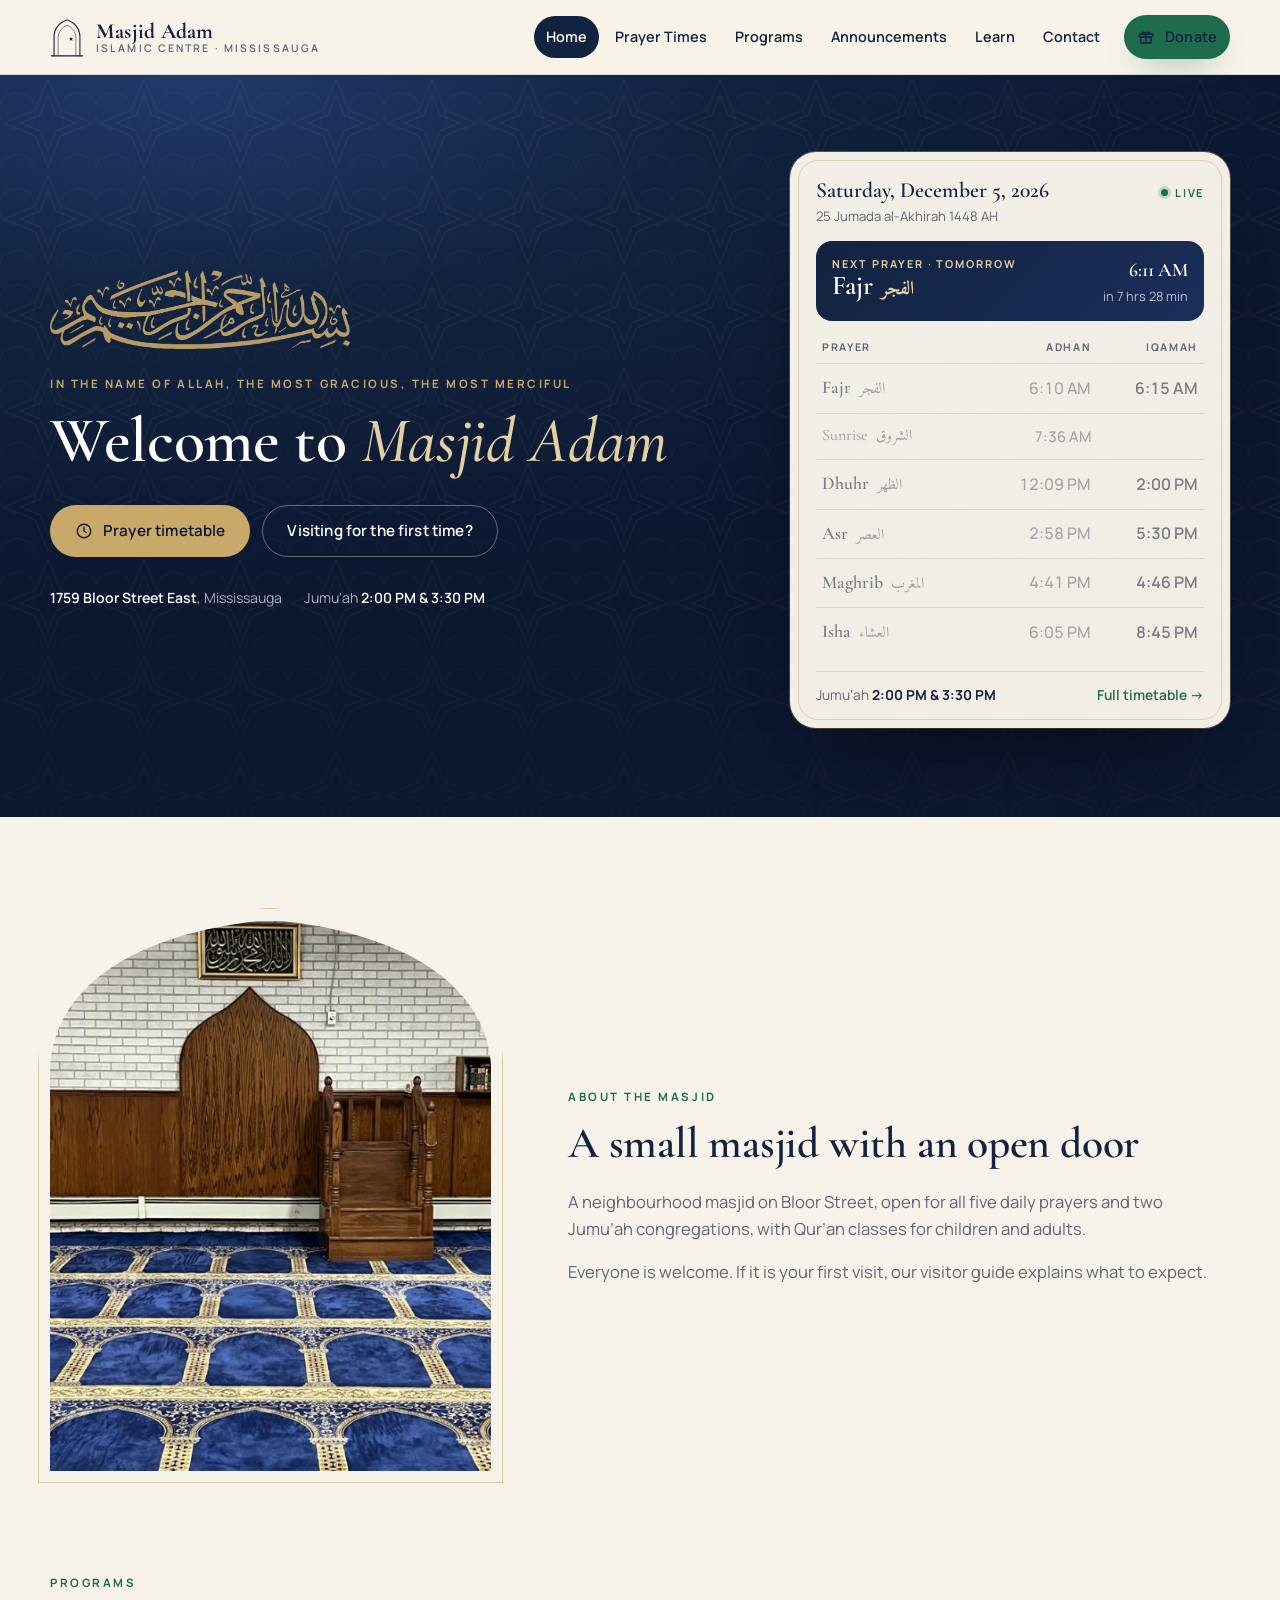
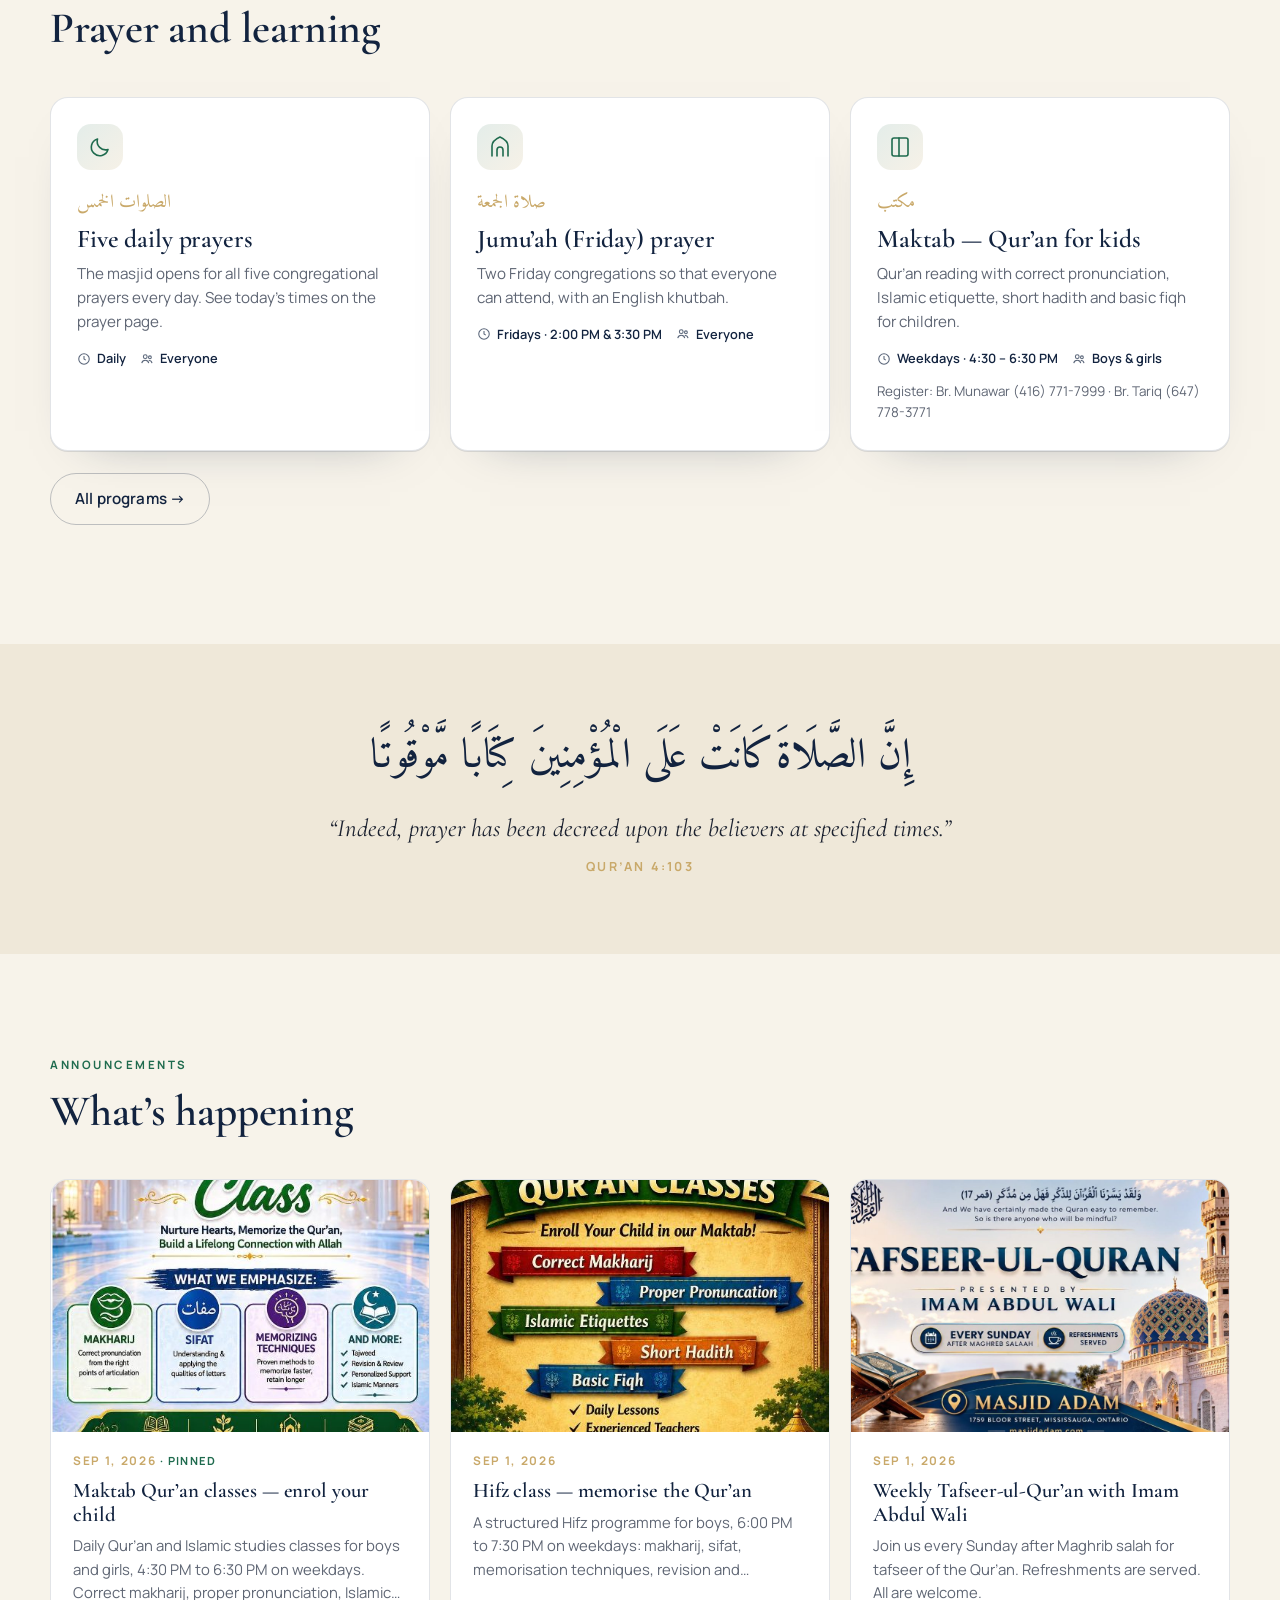
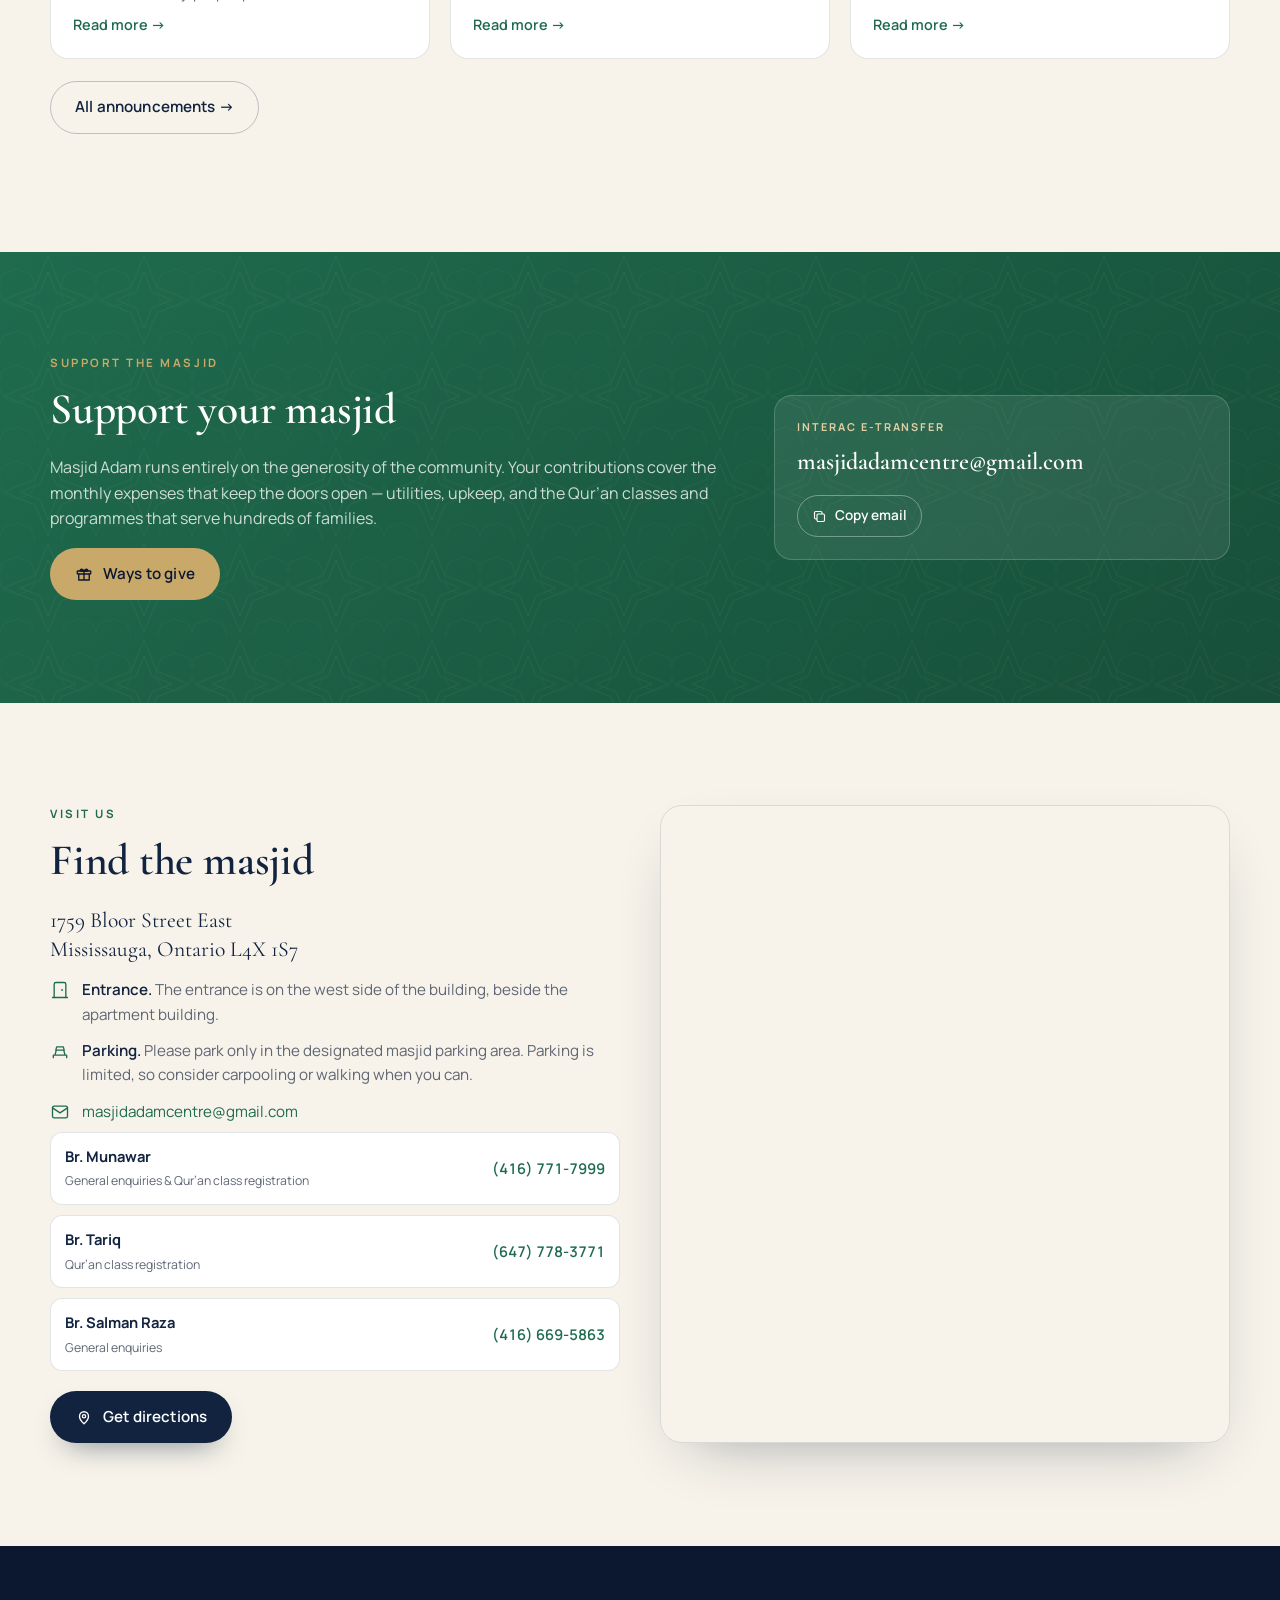
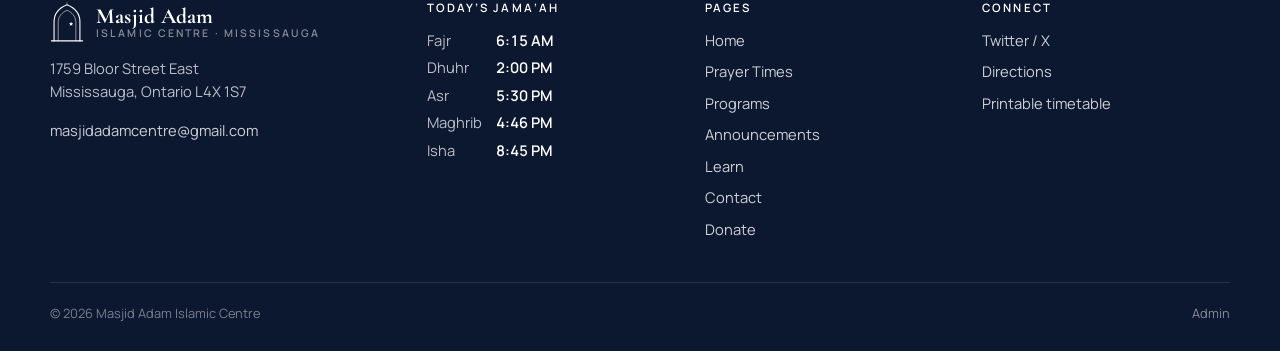
==== commit 8150cb9a: "Simplify the home page" ====
--- a/index.html
+++ b/index.html
@@ -22,12 +22,6 @@
       <div class="today" id="todayCard" aria-live="polite"></div>
     </div>
   </section>
-  <div class="wrap dayarc" id="dayArc">
-    <div class="dayarc-card">
-      <div class="dayarc-track"></div>
-      <div class="dayarc-foot"></div>
-    </div>
-  </div>
 
   <section class="about">
     <div class="wrap">
@@ -40,8 +34,7 @@
     <div class="wrap">
       <div class="section-head reveal">
         <p class="kicker">Programs</p>
-        <h2>Prayer, learning and community</h2>
-        <p class="lead">From daily congregations to Qur’an classes for every age.</p>
+        <h2>Prayer and learning</h2>
       </div>
       <div class="grid grid-3 reveal" id="programsGrid"></div>
       <p style="margin-top:22px"><a class="btn btn-outline" href="programs.html">All programs →</a></p>
@@ -61,17 +54,6 @@
     </div>
   </section>
 
-  <section class="learn-band on-dark">
-    <div class="wrap">
-      <div class="section-head reveal">
-        <p class="kicker gold">Learn</p>
-        <h2>New to the masjid, or to Islam?</h2>
-        <p class="lead">Short, friendly explanations of what we do and why — for our own community and for neighbours who are curious.</p>
-      </div>
-      <div class="grid grid-3 reveal" id="learnGrid"></div>
-    </div>
-  </section>
-
   <section class="donate-band on-dark" id="donateBand"></section>
 
   <section class="visit" id="visit"></section>
--- a/assets/css/site.css
+++ b/assets/css/site.css
@@ -93,7 +93,7 @@
 .brand-name { font-family: var(--serif); font-weight: 700; font-size: 1.35rem; letter-spacing: 0.01em; }
 .brand-sub { font-size: 0.66rem; letter-spacing: 0.2em; text-transform: uppercase; color: var(--muted); font-weight: 600; }
 .nav { display: flex; align-items: center; gap: 4px; }
-.nav a { padding: 9px 13px; border-radius: 999px; font-size: 0.92rem; font-weight: 600; color: var(--navy); text-decoration: none !important; transition: background 0.2s; }
+.nav a { white-space: nowrap; padding: 9px 12px; border-radius: 999px; font-size: 0.9rem; font-weight: 600; color: var(--navy); text-decoration: none !important; transition: background 0.2s; }
 .nav a:hover { background: rgba(18, 35, 63, 0.06); }
 .nav a.active { background: var(--navy); color: #fff; }
 .nav .btn { margin-left: 8px; }
@@ -112,7 +112,7 @@
 }
 .hero::before { content: ''; position: absolute; inset: 0; background: var(--pattern); background-size: 96px 96px; opacity: 0.09; pointer-events: none; mix-blend-mode: screen; }
 .hero::after { content: ''; position: absolute; inset: auto 0 0; height: 40%; background: linear-gradient(180deg, transparent, rgba(12, 23, 48, 0.55)); pointer-events: none; }
-.hero .wrap { position: relative; z-index: 1; display: grid; grid-template-columns: minmax(0, 1.05fr) minmax(320px, 0.95fr); gap: clamp(28px, 5vw, 72px); align-items: center; }
+.hero .wrap { position: relative; z-index: 1; display: grid; grid-template-columns: minmax(0, 1.1fr) minmax(320px, 440px); gap: clamp(28px, 5vw, 72px); align-items: center; }
 .hero-text .bismillah { width: min(100%, 300px); height: auto; opacity: 0.9; margin-bottom: 26px; }
 .hero-text h1 { color: #fff; margin-bottom: 18px; }
 .hero-text h1 em { font-style: italic; color: var(--gold-2); font-weight: 500; }
@@ -303,13 +303,14 @@
 .month-nav button:hover { background: var(--paper-2); }
 .month-nav button svg { width: 18px; height: 18px; fill: none; stroke: currentColor; stroke-width: 2; stroke-linecap: round; }
 .month-nav h2 { margin: 0 8px; font-size: 1.6rem; min-width: 200px; text-align: center; }
+.month-actions { display: flex; gap: 8px; align-items: center; }
 .month-hijri { font-size: 0.82rem; color: var(--muted); text-align: center; }
 .table-wrap { overflow-x: auto; border-radius: 18px; border: 1px solid var(--line); background: #fff; box-shadow: var(--shadow); }
-.month { width: 100%; border-collapse: collapse; font-size: 0.86rem; font-variant-numeric: tabular-nums; min-width: 720px; }
-.month thead th { position: sticky; top: 0; background: var(--navy); color: #fff; font-weight: 600; font-size: 0.72rem; letter-spacing: 0.1em; text-transform: uppercase; padding: 12px 8px; text-align: center; }
+.month { width: 100%; border-collapse: collapse; font-size: 0.84rem; font-variant-numeric: tabular-nums; min-width: 680px; }
+.month thead th { position: sticky; top: 0; background: var(--navy); color: #fff; font-weight: 600; font-size: 0.68rem; letter-spacing: 0.08em; text-transform: uppercase; padding: 10px 6px; text-align: center; }
 .month thead th.group { background: var(--navy-2); font-size: 0.66rem; color: var(--gold-2); padding: 8px; border-bottom: 1px solid rgba(255, 255, 255, 0.12); }
 .month thead th.sub { font-size: 0.62rem; color: rgba(255, 255, 255, 0.7); letter-spacing: 0.08em; padding: 6px 8px 10px; font-weight: 500; }
-.month td { padding: 8px; text-align: center; border-top: 1px solid var(--line); color: var(--ink); }
+.month td { padding: 7px 6px; text-align: center; border-top: 1px solid var(--line); color: var(--ink); }
 .month td.day { text-align: left; font-weight: 700; color: var(--navy); white-space: nowrap; }
 .month td.day small { color: var(--muted); font-weight: 500; margin-left: 6px; }
 .month td.iq { font-weight: 700; color: var(--navy); background: rgba(201, 169, 106, 0.08); }
@@ -398,6 +399,10 @@
 .reveal.in { opacity: 1; transform: none; }
 
 /* ---------- Responsive ---------- */
+@media (max-width: 1100px) {
+  .nav a { padding: 8px 9px; font-size: 0.85rem; }
+  .brand-sub { display: none; }
+}
 @media (max-width: 1000px) {
   .hero .wrap { grid-template-columns: 1fr; }
   .hero-text { text-align: center; }
@@ -409,7 +414,7 @@
   .about .arch { max-width: 420px; margin-inline: auto; }
   .grid-3, .news, .how, .glossary { grid-template-columns: repeat(2, minmax(0, 1fr)); }
   .site-footer .cols { grid-template-columns: 1fr 1fr; }
-  .pt-layout { grid-template-columns: 1fr; }
+  .pt-layout { grid-template-columns: minmax(0, 1fr); }
   .pt-side { position: static; }
   .news-full .news-item { flex-direction: column; }
   .news-full .thumb { width: 100%; aspect-ratio: 3 / 2; }
